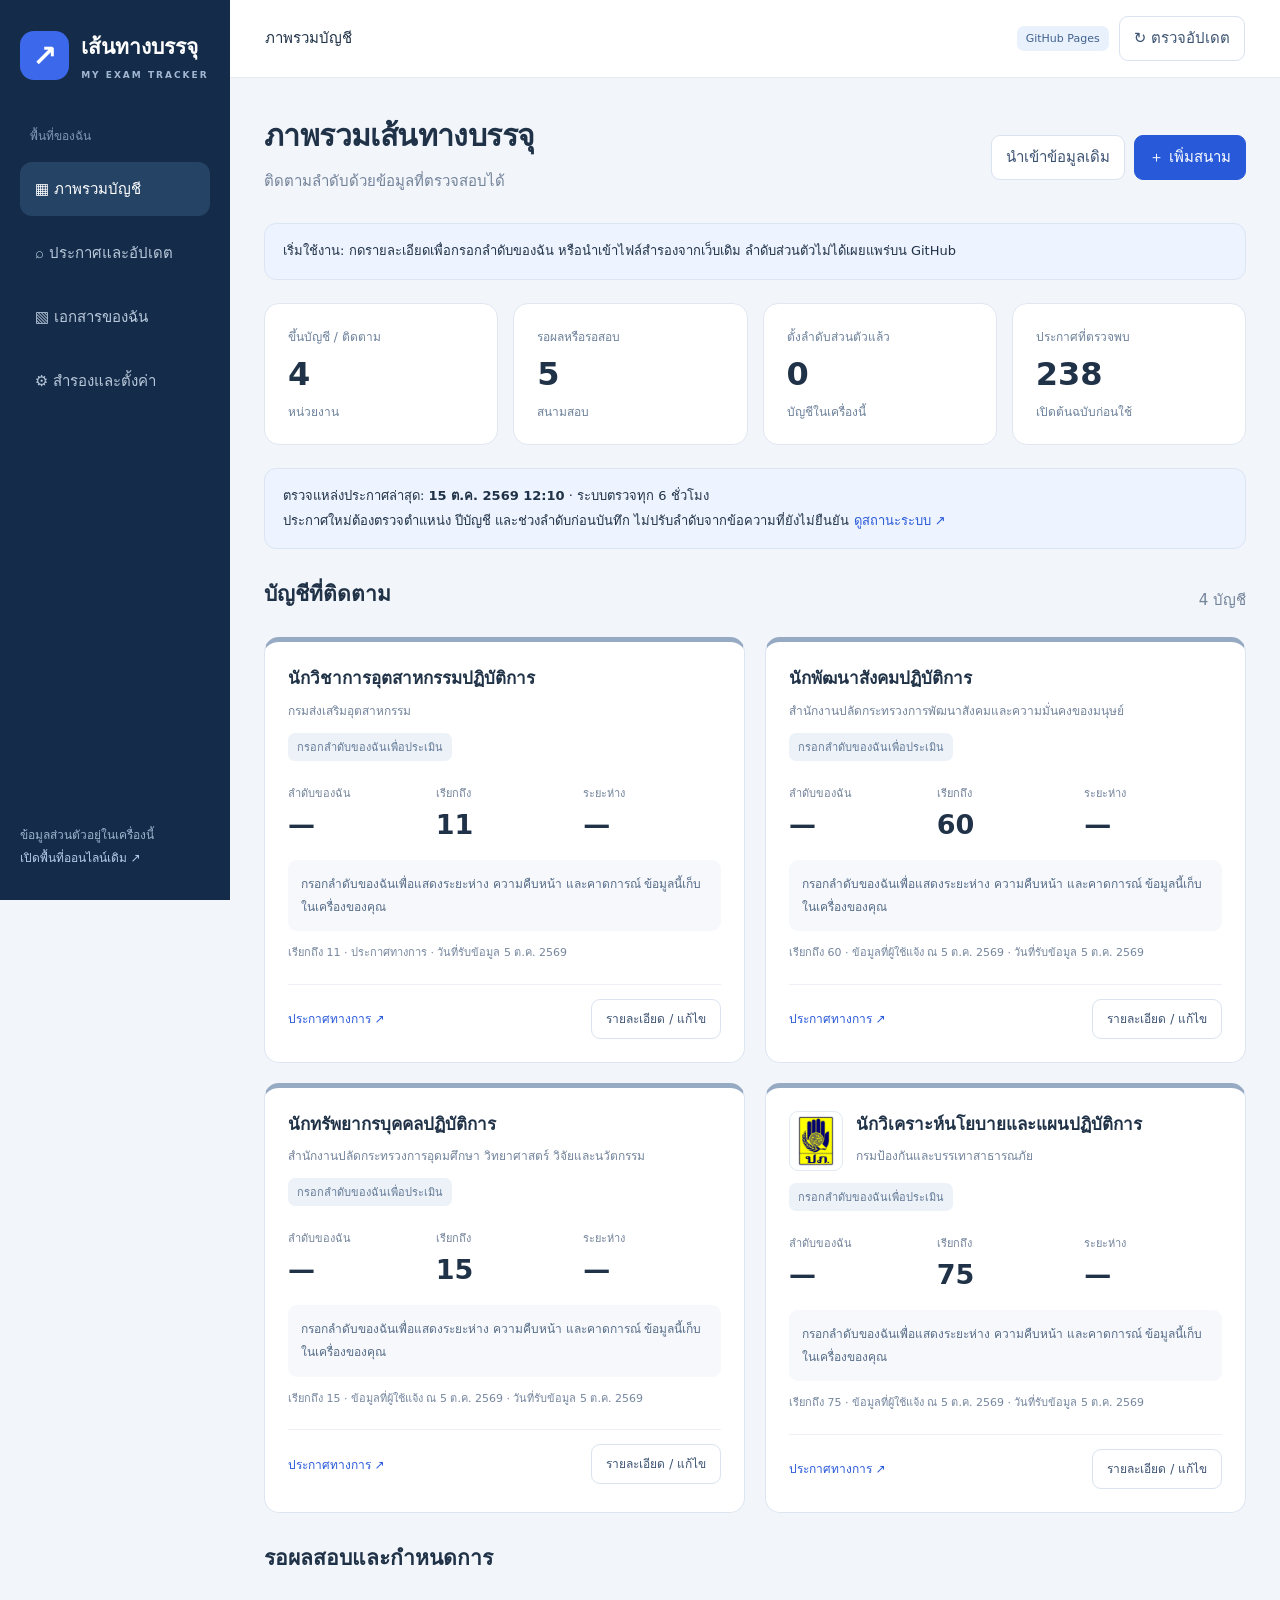
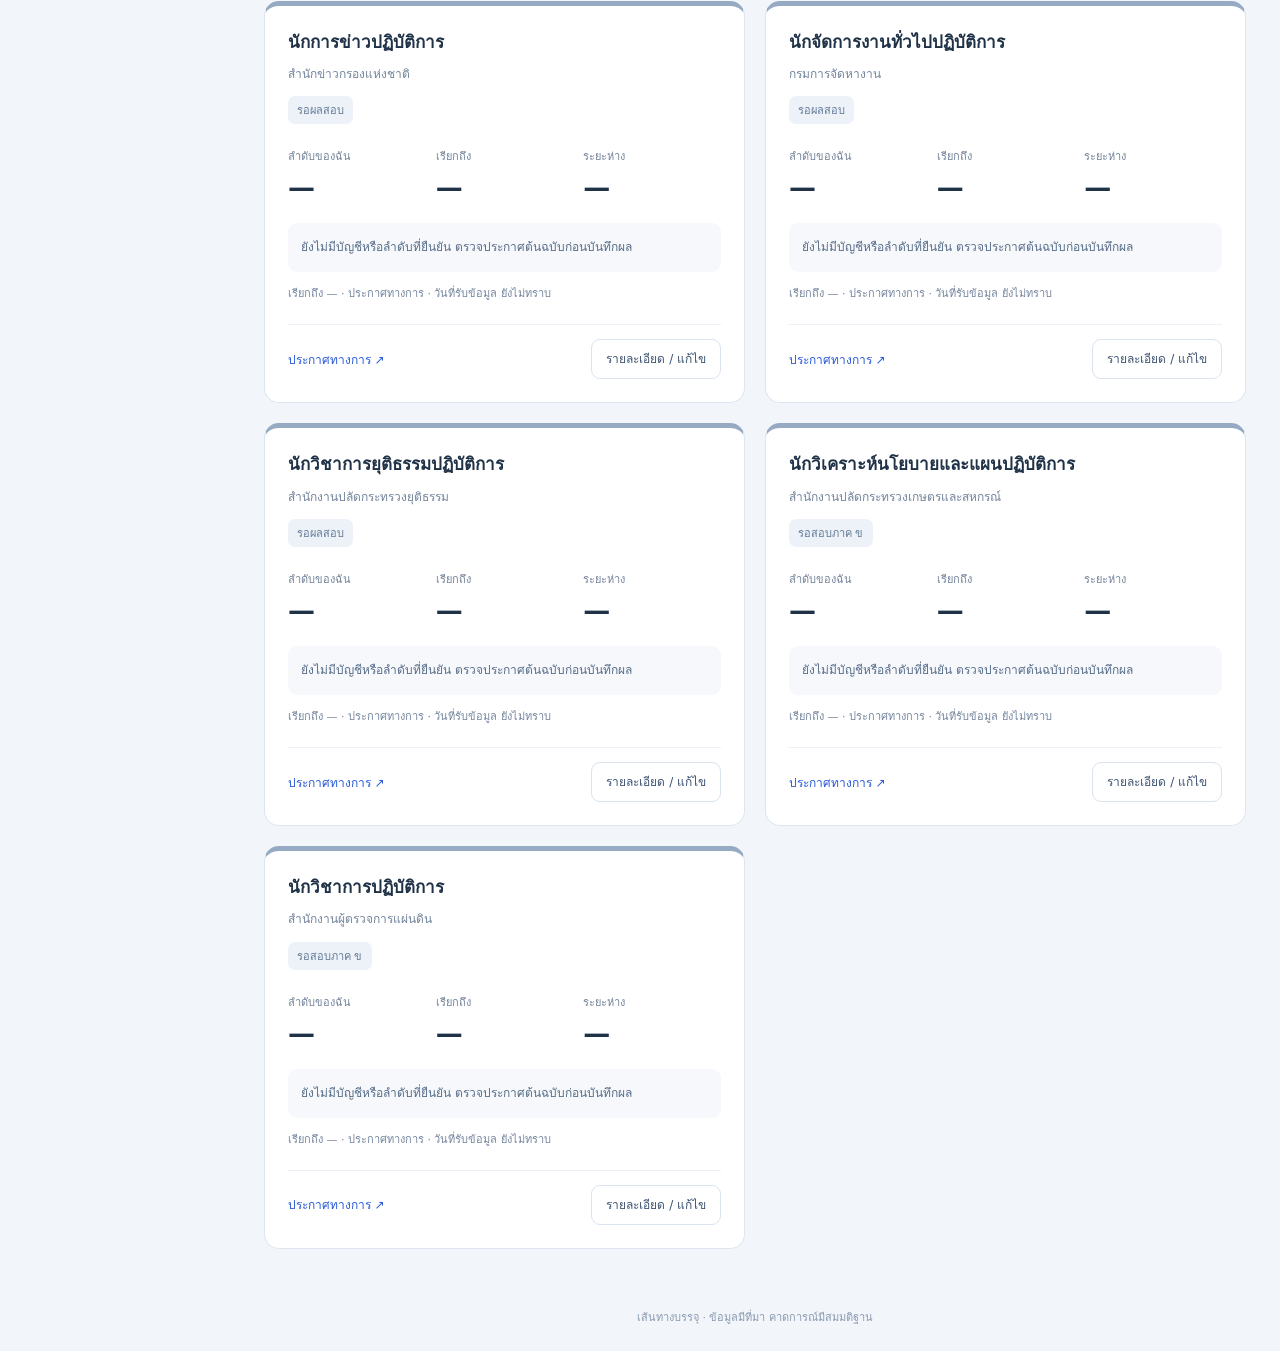
==== public/index.html @ 4b3d6a25 "Publish private-in-browser exam tracker with scheduled official announcements" ====
<!doctype html><html lang="th"><head><meta charset="utf-8"><meta name="viewport" content="width=device-width, initial-scale=1"><meta name="theme-color" content="#153151"><meta name="description" content="ติดตามบัญชีสอบ ลำดับเรียก อายุบัญชี และประกาศจากหน่วยงานทางการ"><title>เส้นทางบรรจุ · บัญชีสอบของฉัน</title><link rel="icon" href="assets/ddpm.png"><link rel="stylesheet" href="style.css"><script src="core.js" defer></script><script src="app.js" defer></script></head><body>
<aside><a class="brand" href="#dashboard"><span>↗</span><div>เส้นทางบรรจุ<small>MY EXAM TRACKER</small></div></a><p class="nav-label">พื้นที่ของฉัน</p><nav aria-label="เมนูหลัก"><button data-view="dashboard" class="active">▦ ภาพรวมบัญชี</button><button data-view="news">⌕ ประกาศและอัปเดต</button><button data-view="documents">▧ เอกสารของฉัน</button><button data-view="settings">⚙ สำรองและตั้งค่า</button></nav><div class="sidebar-note">ข้อมูลส่วนตัวอยู่ในเครื่องนี้<br><a href="https://exam-path-personal-2026-r.rat-creative1.chatgpt.site/tracker/" target="_blank" rel="noopener">เปิดพื้นที่ออนไลน์เดิม ↗</a></div></aside>
<div class="workspace"><header><span id="breadcrumb">ภาพรวมบัญชี</span><div><span class="tag">GitHub Pages</span><button class="btn" id="refresh">↻ ตรวจอัปเดต</button></div></header><main id="main" aria-live="polite"><div class="panel">กำลังเปิดข้อมูล…</div></main><footer>เส้นทางบรรจุ · ข้อมูลมีที่มา คาดการณ์มีสมมติฐาน</footer></div>
<dialog id="modal"><div class="dialog-head"><h2 id="modal-title"></h2><button class="btn" id="close-modal" aria-label="ปิดหน้าต่าง">×</button></div><div id="modal-content"></div></dialog><div role="status" id="toast" hidden></div><input type="file" id="import-file" accept="application/json,.json" hidden>
</body></html>
---- public/style.css ----
:root{font-family:Tahoma,"Leelawadee UI",system-ui,sans-serif;color:#203247;background:#f2f5fa;font-size:15px;--navy:#142c49;--blue:#2859d9}*{box-sizing:border-box}body{margin:0}button,input,textarea,select{font:inherit}button,a{touch-action:manipulation}button{cursor:pointer}button:focus-visible,a:focus-visible,input:focus,textarea:focus,select:focus{outline:3px solid #789bff;outline-offset:3px}a{color:#2859d9;text-decoration:none}a:hover{text-decoration:underline}aside{width:230px;position:fixed;inset:0 auto 0 0;background:var(--navy);color:white;display:flex;flex-direction:column;padding:30px 20px;z-index:2}.brand{display:flex;align-items:center;gap:12px;color:white;font-size:21px;font-weight:bold}.brand>span{background:#3c69ec;border-radius:14px;padding:7px 12px;font-size:30px}.brand small{display:block;font-size:9px;letter-spacing:2px;color:#a4b7d2;margin-top:7px}.nav-label{color:#8198b6;margin:45px 10px 15px;font-size:12px}nav{display:grid;gap:10px}nav button{border:0;background:transparent;color:#b9c8db;text-align:left;padding:15px;border-radius:12px}nav button.active,nav button:hover{background:#254365;color:white}.sidebar-note{margin-top:auto;font-size:12px;color:#9eb3cd;line-height:1.9}.sidebar-note a{color:#baceef}.workspace{margin-left:230px}header{min-height:77px;background:white;display:flex;justify-content:space-between;align-items:center;padding:16px 35px;border-bottom:1px solid #e4eaf1;gap:10px}header>div{display:flex;gap:10px;align-items:center}.tag{background:#e9f1fd;color:#40628e;border-radius:7px;padding:6px 9px;font-size:11px}main{max-width:1500px;margin:auto;padding:34px}.page-title{display:flex;justify-content:space-between;align-items:center;gap:20px;margin-bottom:20px}h1{font-size:30px;margin:0 0 9px;letter-spacing:-.6px}h2{font-size:21px;margin:0 0 12px}h3{font-size:17px;margin:0 0 8px;line-height:1.6}p{line-height:1.85;margin:8px 0}.muted,small{color:#73839a}.btn{border:1px solid #dae3ef;background:white;color:#3c5271;border-radius:9px;padding:10px 14px;line-height:1.5}.btn:hover{background:#f0f4fc}.btn.primary{background:var(--blue);color:white;border-color:var(--blue)}.actions{display:flex;gap:9px;flex-wrap:wrap}.notice{border:1px solid #dbe5f3;background:#edf3ff;border-radius:12px;padding:15px 18px;margin:18px 0;font-size:13px;line-height:1.9}.notice.warn{background:#fff7df;border-color:#ead597;color:#70531c}.stats{display:grid;grid-template-columns:repeat(4,1fr);gap:15px;margin:23px 0}.stat,.panel{background:white;border:1px solid #e0e7f1;border-radius:15px;padding:23px}.stat strong{font-size:32px;display:block;margin:9px 0}.stat span{font-size:12px;color:#6c809a}.section-title{display:flex;align-items:center;justify-content:space-between;margin:28px 0 15px}.cards{display:grid;grid-template-columns:repeat(2,minmax(0,1fr));gap:20px}.card{background:white;border:1px solid #dde6f0;border-top:5px solid #97aac3;border-radius:15px;padding:23px;min-width:0}.card.possible{border-top-color:#21976a;background:linear-gradient(#f4fff9,white 32%)}.card.watch{border-top-color:#d9971c;background:linear-gradient(#fff9e7,white 32%)}.card.unlikely{border-top-color:#d75e62;background:linear-gradient(#fff4f4,white 32%)}.card-head{display:flex;gap:13px;align-items:flex-start}.logo{width:54px;height:60px;object-fit:contain;background:white;padding:4px;border:1px solid #e2e9f2;border-radius:9px}.initial{display:grid;place-items:center;background:#edf2fa;border-radius:10px;width:50px;height:50px;font-weight:bold}.card-head>div{flex:1}.agency{font-size:12px;color:#72839b;line-height:1.7}.pill{display:inline-block;padding:5px 9px;border-radius:7px;font-size:11px;background:#edf2f9;color:#637a96;margin:12px 0}.possible .pill{background:#e1f5ea;color:#23724d}.watch .pill{background:#fff1ca;color:#946113}.unlikely .pill{background:#ffe5e6;color:#a13c44}.metrics{display:grid;grid-template-columns:repeat(3,1fr);gap:10px;margin:10px 0 20px}.metrics strong{display:block;font-size:27px;margin-top:7px}.metrics small{font-size:11px}.progress{height:7px;border-radius:5px;background:#e5ecf6;overflow:hidden}.progress>i{height:100%;display:block;background:#4168dc}.progress-label{font-size:11px;color:#72839b;margin:8px 0 18px}.summary{font-size:12px;line-height:1.9;color:#566c87;background:#f6f8fc;border-radius:9px;padding:13px;margin:12px 0}.card-foot{display:flex;justify-content:space-between;align-items:center;gap:8px;margin-top:20px;padding-top:14px;border-top:1px solid #edf1f7;font-size:12px}.card-foot .btn{font-size:12px}.news-row{padding:17px 0;border-bottom:1px solid #edf0f6;line-height:1.8;overflow-wrap:anywhere}.news-row:last-child{border:0}.news-meta{font-size:11px;color:#75869e}.source-status{display:grid;grid-template-columns:repeat(2,minmax(0,1fr));gap:15px}.ok{color:#19825b}.bad{color:#b25137}.form-grid{display:grid;grid-template-columns:1fr 1fr;gap:16px}label{display:grid;gap:8px;font-size:13px}input,select,textarea{padding:11px;border:1px solid #cdd8e6;border-radius:8px;background:white;width:100%;color:#253e5c}textarea{min-height:100px;resize:vertical}.full{grid-column:1/-1}dialog{border:1px solid #d6dfeb;border-radius:17px;width:min(750px,94vw);padding:25px;max-height:90vh}dialog::backdrop{background:#10213c99}.dialog-head{display:flex;align-items:center;justify-content:space-between;gap:15px;margin-bottom:20px}dialog .panel{padding:17px;margin:15px 0}.error{color:#b43140;margin:10px 0;font-size:13px}.forecast-grid{display:grid;grid-template-columns:repeat(3,1fr);gap:10px;margin:15px 0}.forecast-grid>div{background:#f1f5fb;border-radius:9px;padding:14px}.forecast-grid strong{display:block;font-size:26px;margin:8px 0}table{border-collapse:collapse;width:100%;font-size:12px}th,td{text-align:left;border-bottom:1px solid #e6ecf5;padding:11px 5px;line-height:1.8}footer{text-align:center;padding:25px;color:#8a9bb0;font-size:11px}#toast{position:fixed;bottom:25px;right:25px;max-width:90vw;background:#162d49;color:white;padding:15px 22px;border-radius:11px;z-index:5}.empty{padding:30px;text-align:center;color:#74869d}.document-list .actions{margin-top:10px}.storage-warning{color:#aa4a24;font-weight:bold}.mobile-only{display:none}@media(min-width:1400px){.cards{grid-template-columns:repeat(3,minmax(0,1fr))}}@media(max-width:1000px){aside{width:195px;padding:24px 15px}.workspace{margin-left:195px}.cards{grid-template-columns:1fr}main{padding:25px}.stats{grid-template-columns:repeat(2,1fr)}}@media(max-width:650px){aside{position:static;width:100%;padding:18px}.brand{font-size:19px}.brand>span{font-size:24px}.nav-label,.sidebar-note{display:none}nav{grid-template-columns:repeat(4,1fr);gap:4px;margin-top:15px}nav button{padding:11px 4px;text-align:center;font-size:11px}.workspace{margin:0}header{padding:12px 16px;min-height:65px;font-size:12px}header .tag{display:none}main{padding:20px 15px}h1{font-size:25px}.page-title{align-items:flex-start}.page-title>.actions{flex-direction:column}.stat{padding:17px}.stat strong{font-size:26px}.card{padding:18px}.source-status{grid-template-columns:1fr}.form-grid{grid-template-columns:1fr}.full{grid-column:auto}dialog{padding:18px}.forecast-grid{gap:5px}.forecast-grid>div{padding:10px}.forecast-grid strong{font-size:21px}.metrics strong{font-size:25px}}
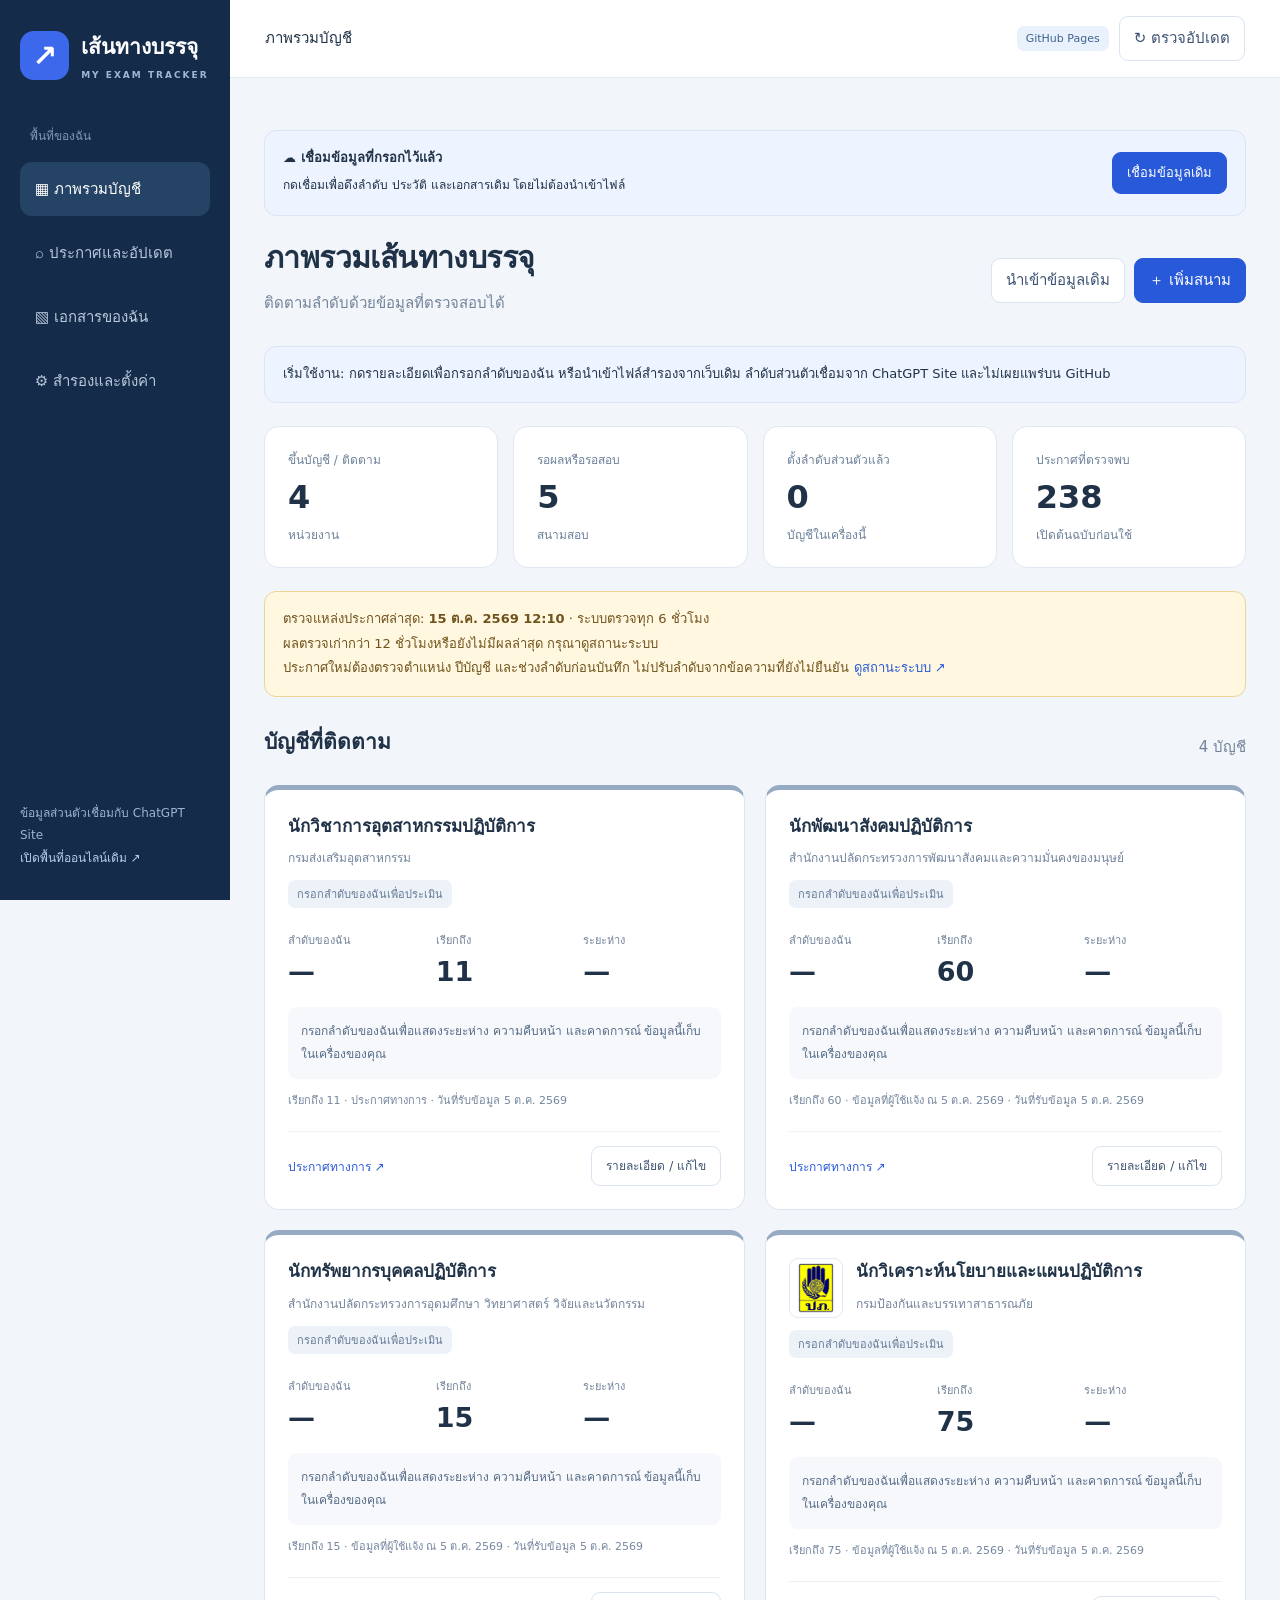
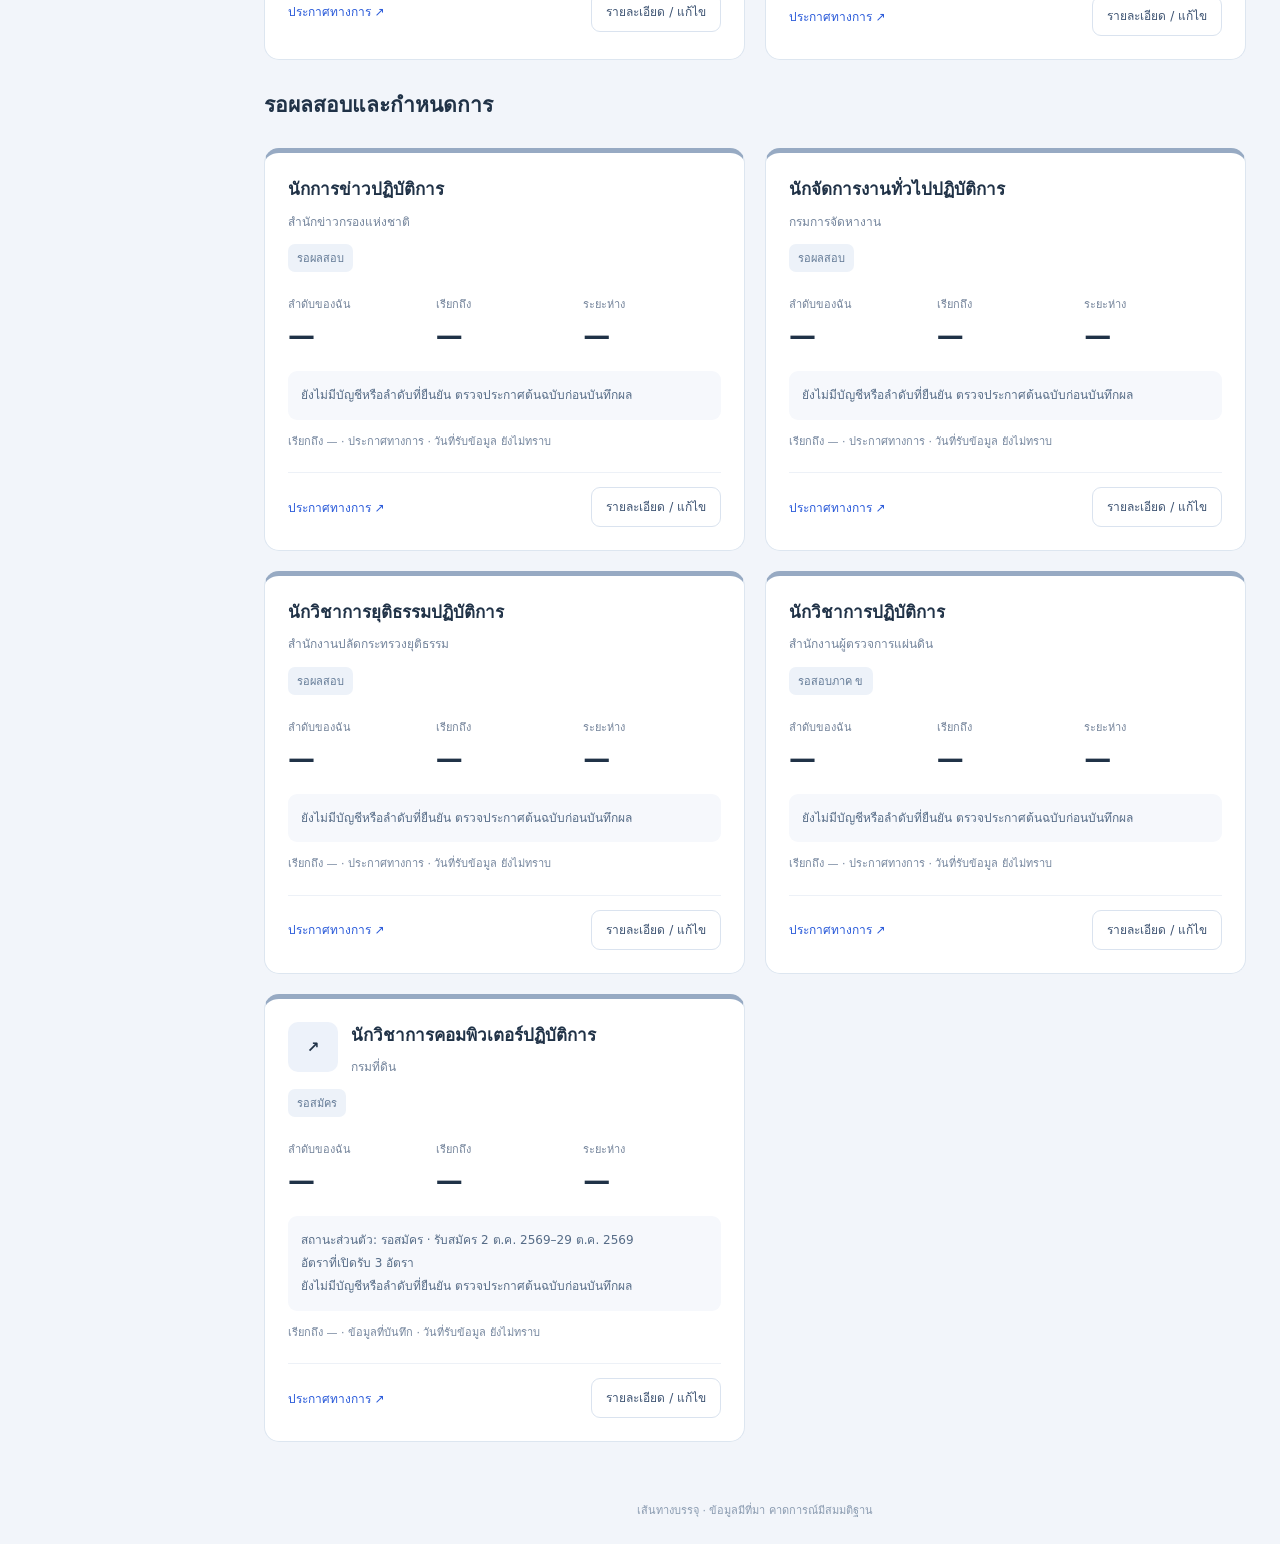
==== commit 2c730307: "Connect Pages to authenticated Site data, preserve history, and update tracked exams" ====
--- a/public/index.html
+++ b/public/index.html
@@ -1,5 +1,5 @@
-<!doctype html><html lang="th"><head><meta charset="utf-8"><meta name="viewport" content="width=device-width, initial-scale=1"><meta name="theme-color" content="#153151"><meta name="description" content="ติดตามบัญชีสอบ ลำดับเรียก อายุบัญชี และประกาศจากหน่วยงานทางการ"><title>เส้นทางบรรจุ · บัญชีสอบของฉัน</title><link rel="icon" href="assets/ddpm.png"><link rel="stylesheet" href="style.css"><script src="core.js" defer></script><script src="app.js" defer></script></head><body>
-<aside><a class="brand" href="#dashboard"><span>↗</span><div>เส้นทางบรรจุ<small>MY EXAM TRACKER</small></div></a><p class="nav-label">พื้นที่ของฉัน</p><nav aria-label="เมนูหลัก"><button data-view="dashboard" class="active">▦ ภาพรวมบัญชี</button><button data-view="news">⌕ ประกาศและอัปเดต</button><button data-view="documents">▧ เอกสารของฉัน</button><button data-view="settings">⚙ สำรองและตั้งค่า</button></nav><div class="sidebar-note">ข้อมูลส่วนตัวอยู่ในเครื่องนี้<br><a href="https://exam-path-personal-2026-r.rat-creative1.chatgpt.site/tracker/" target="_blank" rel="noopener">เปิดพื้นที่ออนไลน์เดิม ↗</a></div></aside>
+<!doctype html><html lang="th"><head><meta charset="utf-8"><meta name="viewport" content="width=device-width, initial-scale=1"><meta name="theme-color" content="#153151"><meta name="description" content="ติดตามบัญชีสอบ ลำดับเรียก อายุบัญชี และประกาศจากหน่วยงานทางการ"><title>เส้นทางบรรจุ · บัญชีสอบของฉัน</title><link rel="icon" href="assets/ddpm.png"><link rel="stylesheet" href="style.css"><script src="core.js" defer></script><script src="cloud-sync.js" defer></script><script src="cloud-ui.js" defer></script><script src="app.js" defer></script></head><body>
+<aside><a class="brand" href="#dashboard"><span>↗</span><div>เส้นทางบรรจุ<small>MY EXAM TRACKER</small></div></a><p class="nav-label">พื้นที่ของฉัน</p><nav aria-label="เมนูหลัก"><button data-view="dashboard" class="active">▦ ภาพรวมบัญชี</button><button data-view="news">⌕ ประกาศและอัปเดต</button><button data-view="documents">▧ เอกสารของฉัน</button><button data-view="settings">⚙ สำรองและตั้งค่า</button></nav><div class="sidebar-note">ข้อมูลส่วนตัวเชื่อมกับ ChatGPT Site<br><a href="https://exam-path-personal-2026-r.rat-creative1.chatgpt.site/tracker/" target="_blank" rel="noopener">เปิดพื้นที่ออนไลน์เดิม ↗</a></div></aside>
 <div class="workspace"><header><span id="breadcrumb">ภาพรวมบัญชี</span><div><span class="tag">GitHub Pages</span><button class="btn" id="refresh">↻ ตรวจอัปเดต</button></div></header><main id="main" aria-live="polite"><div class="panel">กำลังเปิดข้อมูล…</div></main><footer>เส้นทางบรรจุ · ข้อมูลมีที่มา คาดการณ์มีสมมติฐาน</footer></div>
 <dialog id="modal"><div class="dialog-head"><h2 id="modal-title"></h2><button class="btn" id="close-modal" aria-label="ปิดหน้าต่าง">×</button></div><div id="modal-content"></div></dialog><div role="status" id="toast" hidden></div><input type="file" id="import-file" accept="application/json,.json" hidden>
 </body></html>
--- a/public/style.css
+++ b/public/style.css
@@ -1 +1,3 @@
 :root{font-family:Tahoma,"Leelawadee UI",system-ui,sans-serif;color:#203247;background:#f2f5fa;font-size:15px;--navy:#142c49;--blue:#2859d9}*{box-sizing:border-box}body{margin:0}button,input,textarea,select{font:inherit}button,a{touch-action:manipulation}button{cursor:pointer}button:focus-visible,a:focus-visible,input:focus,textarea:focus,select:focus{outline:3px solid #789bff;outline-offset:3px}a{color:#2859d9;text-decoration:none}a:hover{text-decoration:underline}aside{width:230px;position:fixed;inset:0 auto 0 0;background:var(--navy);color:white;display:flex;flex-direction:column;padding:30px 20px;z-index:2}.brand{display:flex;align-items:center;gap:12px;color:white;font-size:21px;font-weight:bold}.brand>span{background:#3c69ec;border-radius:14px;padding:7px 12px;font-size:30px}.brand small{display:block;font-size:9px;letter-spacing:2px;color:#a4b7d2;margin-top:7px}.nav-label{color:#8198b6;margin:45px 10px 15px;font-size:12px}nav{display:grid;gap:10px}nav button{border:0;background:transparent;color:#b9c8db;text-align:left;padding:15px;border-radius:12px}nav button.active,nav button:hover{background:#254365;color:white}.sidebar-note{margin-top:auto;font-size:12px;color:#9eb3cd;line-height:1.9}.sidebar-note a{color:#baceef}.workspace{margin-left:230px}header{min-height:77px;background:white;display:flex;justify-content:space-between;align-items:center;padding:16px 35px;border-bottom:1px solid #e4eaf1;gap:10px}header>div{display:flex;gap:10px;align-items:center}.tag{background:#e9f1fd;color:#40628e;border-radius:7px;padding:6px 9px;font-size:11px}main{max-width:1500px;margin:auto;padding:34px}.page-title{display:flex;justify-content:space-between;align-items:center;gap:20px;margin-bottom:20px}h1{font-size:30px;margin:0 0 9px;letter-spacing:-.6px}h2{font-size:21px;margin:0 0 12px}h3{font-size:17px;margin:0 0 8px;line-height:1.6}p{line-height:1.85;margin:8px 0}.muted,small{color:#73839a}.btn{border:1px solid #dae3ef;background:white;color:#3c5271;border-radius:9px;padding:10px 14px;line-height:1.5}.btn:hover{background:#f0f4fc}.btn.primary{background:var(--blue);color:white;border-color:var(--blue)}.actions{display:flex;gap:9px;flex-wrap:wrap}.notice{border:1px solid #dbe5f3;background:#edf3ff;border-radius:12px;padding:15px 18px;margin:18px 0;font-size:13px;line-height:1.9}.notice.warn{background:#fff7df;border-color:#ead597;color:#70531c}.stats{display:grid;grid-template-columns:repeat(4,1fr);gap:15px;margin:23px 0}.stat,.panel{background:white;border:1px solid #e0e7f1;border-radius:15px;padding:23px}.stat strong{font-size:32px;display:block;margin:9px 0}.stat span{font-size:12px;color:#6c809a}.section-title{display:flex;align-items:center;justify-content:space-between;margin:28px 0 15px}.cards{display:grid;grid-template-columns:repeat(2,minmax(0,1fr));gap:20px}.card{background:white;border:1px solid #dde6f0;border-top:5px solid #97aac3;border-radius:15px;padding:23px;min-width:0}.card.possible{border-top-color:#21976a;background:linear-gradient(#f4fff9,white 32%)}.card.watch{border-top-color:#d9971c;background:linear-gradient(#fff9e7,white 32%)}.card.unlikely{border-top-color:#d75e62;background:linear-gradient(#fff4f4,white 32%)}.card-head{display:flex;gap:13px;align-items:flex-start}.logo{width:54px;height:60px;object-fit:contain;background:white;padding:4px;border:1px solid #e2e9f2;border-radius:9px}.initial{display:grid;place-items:center;background:#edf2fa;border-radius:10px;width:50px;height:50px;font-weight:bold}.card-head>div{flex:1}.agency{font-size:12px;color:#72839b;line-height:1.7}.pill{display:inline-block;padding:5px 9px;border-radius:7px;font-size:11px;background:#edf2f9;color:#637a96;margin:12px 0}.possible .pill{background:#e1f5ea;color:#23724d}.watch .pill{background:#fff1ca;color:#946113}.unlikely .pill{background:#ffe5e6;color:#a13c44}.metrics{display:grid;grid-template-columns:repeat(3,1fr);gap:10px;margin:10px 0 20px}.metrics strong{display:block;font-size:27px;margin-top:7px}.metrics small{font-size:11px}.progress{height:7px;border-radius:5px;background:#e5ecf6;overflow:hidden}.progress>i{height:100%;display:block;background:#4168dc}.progress-label{font-size:11px;color:#72839b;margin:8px 0 18px}.summary{font-size:12px;line-height:1.9;color:#566c87;background:#f6f8fc;border-radius:9px;padding:13px;margin:12px 0}.card-foot{display:flex;justify-content:space-between;align-items:center;gap:8px;margin-top:20px;padding-top:14px;border-top:1px solid #edf1f7;font-size:12px}.card-foot .btn{font-size:12px}.news-row{padding:17px 0;border-bottom:1px solid #edf0f6;line-height:1.8;overflow-wrap:anywhere}.news-row:last-child{border:0}.news-meta{font-size:11px;color:#75869e}.source-status{display:grid;grid-template-columns:repeat(2,minmax(0,1fr));gap:15px}.ok{color:#19825b}.bad{color:#b25137}.form-grid{display:grid;grid-template-columns:1fr 1fr;gap:16px}label{display:grid;gap:8px;font-size:13px}input,select,textarea{padding:11px;border:1px solid #cdd8e6;border-radius:8px;background:white;width:100%;color:#253e5c}textarea{min-height:100px;resize:vertical}.full{grid-column:1/-1}dialog{border:1px solid #d6dfeb;border-radius:17px;width:min(750px,94vw);padding:25px;max-height:90vh}dialog::backdrop{background:#10213c99}.dialog-head{display:flex;align-items:center;justify-content:space-between;gap:15px;margin-bottom:20px}dialog .panel{padding:17px;margin:15px 0}.error{color:#b43140;margin:10px 0;font-size:13px}.forecast-grid{display:grid;grid-template-columns:repeat(3,1fr);gap:10px;margin:15px 0}.forecast-grid>div{background:#f1f5fb;border-radius:9px;padding:14px}.forecast-grid strong{display:block;font-size:26px;margin:8px 0}table{border-collapse:collapse;width:100%;font-size:12px}th,td{text-align:left;border-bottom:1px solid #e6ecf5;padding:11px 5px;line-height:1.8}footer{text-align:center;padding:25px;color:#8a9bb0;font-size:11px}#toast{position:fixed;bottom:25px;right:25px;max-width:90vw;background:#162d49;color:white;padding:15px 22px;border-radius:11px;z-index:5}.empty{padding:30px;text-align:center;color:#74869d}.document-list .actions{margin-top:10px}.storage-warning{color:#aa4a24;font-weight:bold}.mobile-only{display:none}@media(min-width:1400px){.cards{grid-template-columns:repeat(3,minmax(0,1fr))}}@media(max-width:1000px){aside{width:195px;padding:24px 15px}.workspace{margin-left:195px}.cards{grid-template-columns:1fr}main{padding:25px}.stats{grid-template-columns:repeat(2,1fr)}}@media(max-width:650px){aside{position:static;width:100%;padding:18px}.brand{font-size:19px}.brand>span{font-size:24px}.nav-label,.sidebar-note{display:none}nav{grid-template-columns:repeat(4,1fr);gap:4px;margin-top:15px}nav button{padding:11px 4px;text-align:center;font-size:11px}.workspace{margin:0}header{padding:12px 16px;min-height:65px;font-size:12px}header .tag{display:none}main{padding:20px 15px}h1{font-size:25px}.page-title{align-items:flex-start}.page-title>.actions{flex-direction:column}.stat{padding:17px}.stat strong{font-size:26px}.card{padding:18px}.source-status{grid-template-columns:1fr}.form-grid{grid-template-columns:1fr}.full{grid-column:auto}dialog{padding:18px}.forecast-grid{gap:5px}.forecast-grid>div{padding:10px}.forecast-grid strong{font-size:21px}.metrics strong{font-size:25px}}
+
+.cloud-sync{display:flex;justify-content:space-between;align-items:center;gap:20px}.cloud-sync p{margin:4px 0;font-size:12px}.cloud-sync>.btn{flex-shrink:0}.date-grid{display:grid;grid-template-columns:1fr 1fr;gap:15px}.date-grid b{display:block;margin:7px 0}.date-grid a{font-size:11px}.low-priority{margin-top:45px;border-top:2px dashed #dfb2b5;padding-top:5px}.sync-frame{display:none}@media(max-width:650px){.cloud-sync{align-items:flex-start;flex-direction:column}.date-grid{grid-template-columns:1fr}}
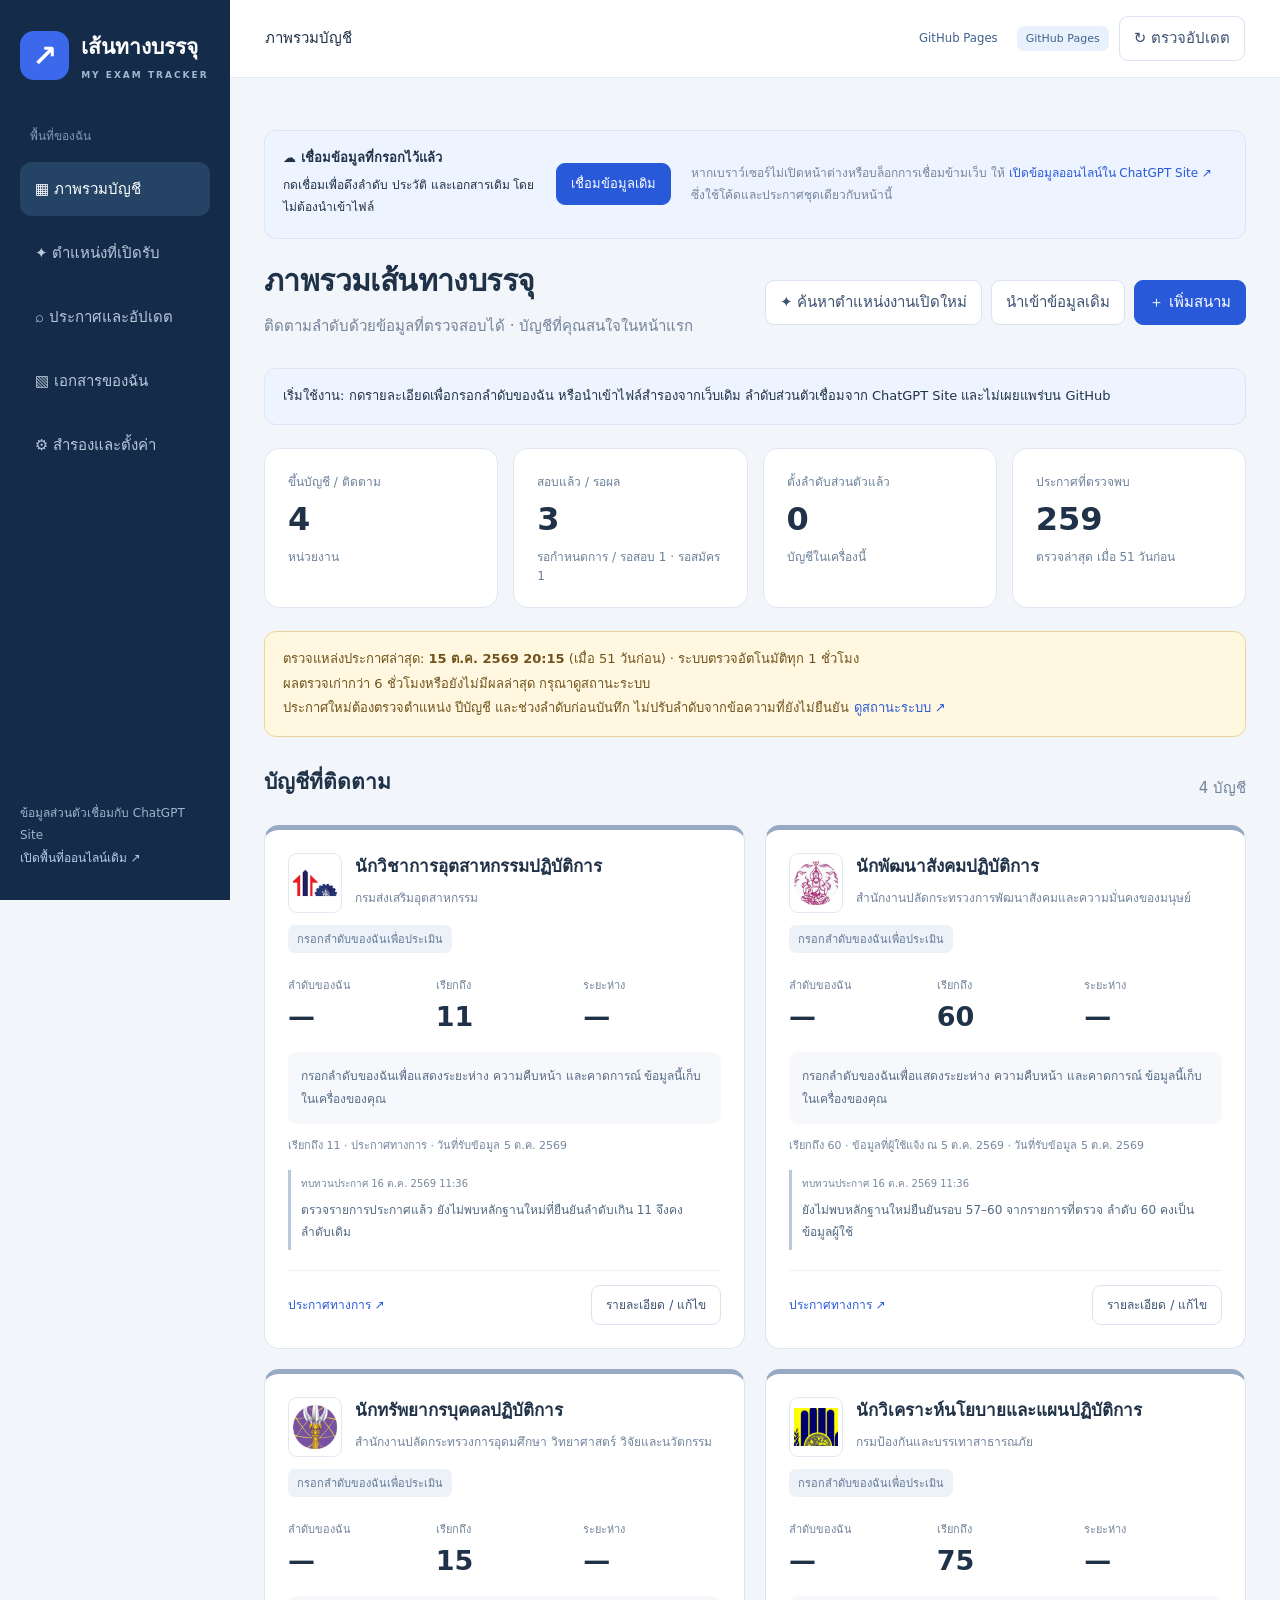
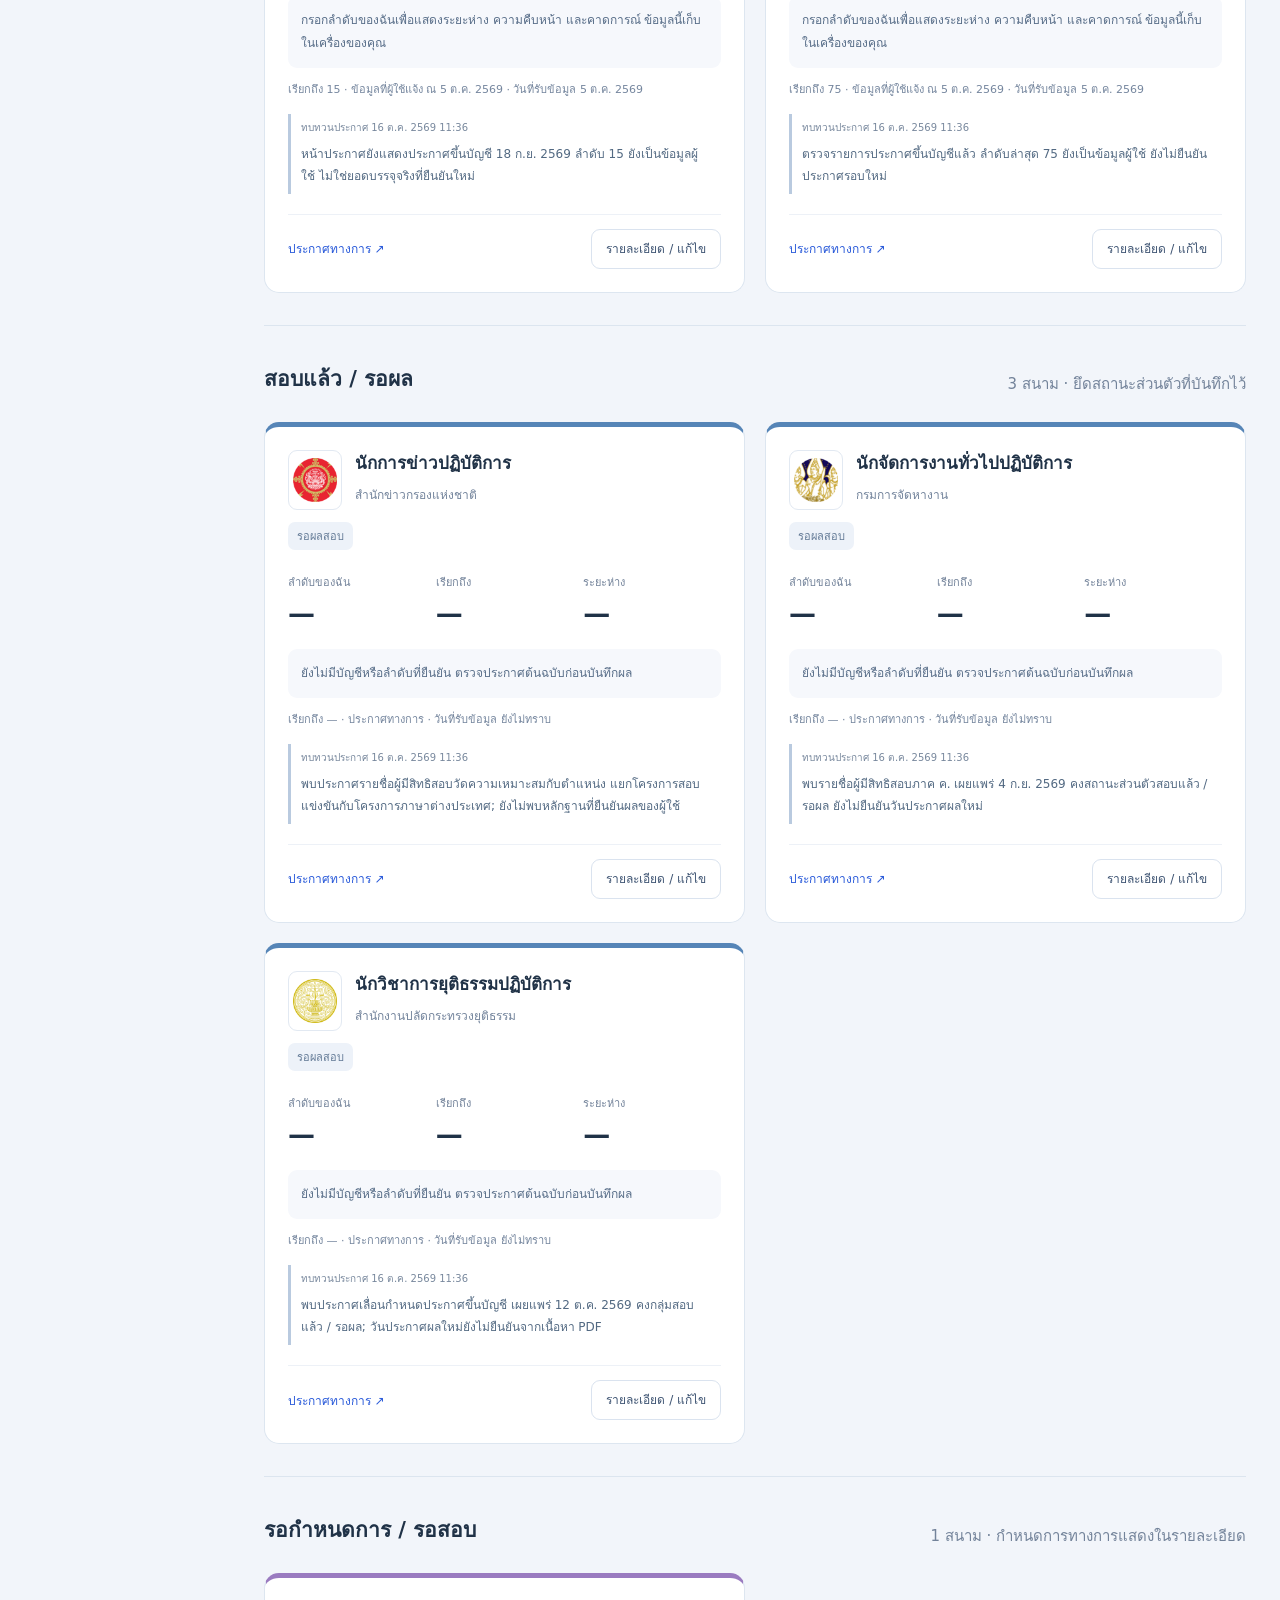
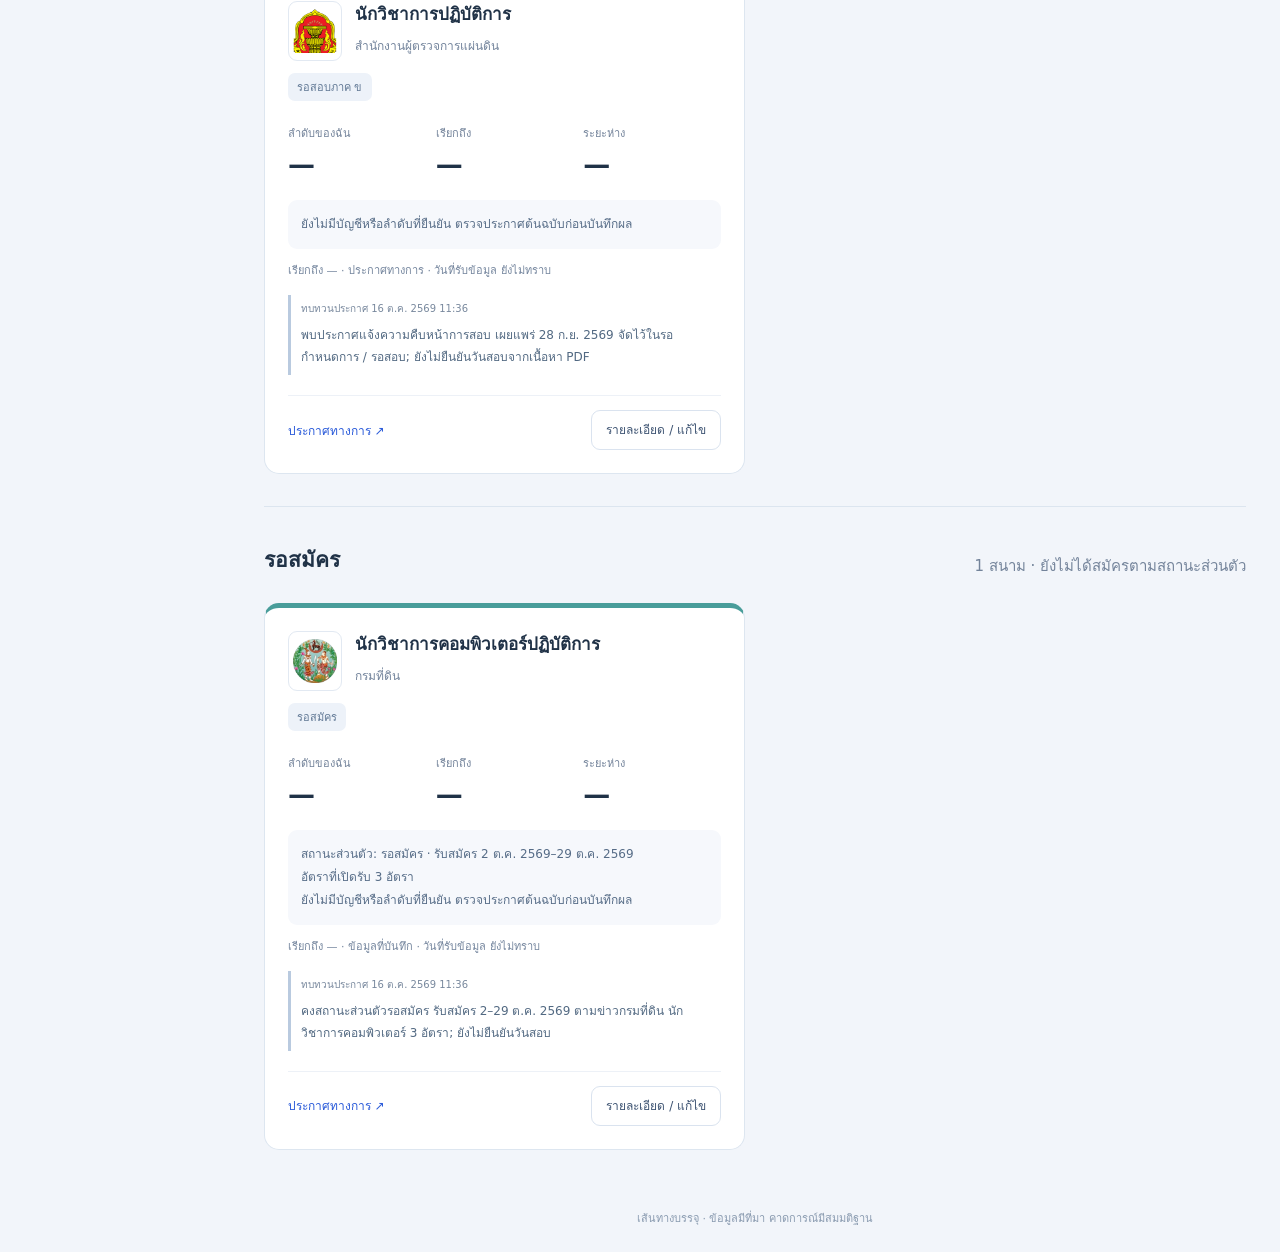
==== commit 50c0f47f: "feat: pure emblems, openings catalog, 1h polling, and LINE OA daily digest" ====
--- a/public/index.html
+++ b/public/index.html
@@ -1,5 +1,5 @@
 <!doctype html><html lang="th"><head><meta charset="utf-8"><meta name="viewport" content="width=device-width, initial-scale=1"><meta name="theme-color" content="#153151"><meta name="description" content="ติดตามบัญชีสอบ ลำดับเรียก อายุบัญชี และประกาศจากหน่วยงานทางการ"><title>เส้นทางบรรจุ · บัญชีสอบของฉัน</title><link rel="icon" href="assets/ddpm.png"><link rel="stylesheet" href="style.css"><script src="core.js" defer></script><script src="cloud-sync.js" defer></script><script src="cloud-ui.js" defer></script><script src="app.js" defer></script></head><body>
-<aside><a class="brand" href="#dashboard"><span>↗</span><div>เส้นทางบรรจุ<small>MY EXAM TRACKER</small></div></a><p class="nav-label">พื้นที่ของฉัน</p><nav aria-label="เมนูหลัก"><button data-view="dashboard" class="active">▦ ภาพรวมบัญชี</button><button data-view="news">⌕ ประกาศและอัปเดต</button><button data-view="documents">▧ เอกสารของฉัน</button><button data-view="settings">⚙ สำรองและตั้งค่า</button></nav><div class="sidebar-note">ข้อมูลส่วนตัวเชื่อมกับ ChatGPT Site<br><a href="https://exam-path-personal-2026-r.rat-creative1.chatgpt.site/tracker/" target="_blank" rel="noopener">เปิดพื้นที่ออนไลน์เดิม ↗</a></div></aside>
-<div class="workspace"><header><span id="breadcrumb">ภาพรวมบัญชี</span><div><span class="tag">GitHub Pages</span><button class="btn" id="refresh">↻ ตรวจอัปเดต</button></div></header><main id="main" aria-live="polite"><div class="panel">กำลังเปิดข้อมูล…</div></main><footer>เส้นทางบรรจุ · ข้อมูลมีที่มา คาดการณ์มีสมมติฐาน</footer></div>
+<aside><a class="brand" href="#dashboard"><span>↗</span><div>เส้นทางบรรจุ<small>MY EXAM TRACKER</small></div></a><p class="nav-label">พื้นที่ของฉัน</p><nav aria-label="เมนูหลัก"><button data-view="dashboard" class="active">▦ ภาพรวมบัญชี</button><button data-view="openings">✦ ตำแหน่งที่เปิดรับ</button><button data-view="news">⌕ ประกาศและอัปเดต</button><button data-view="documents">▧ เอกสารของฉัน</button><button data-view="settings">⚙ สำรองและตั้งค่า</button></nav><div class="sidebar-note">ข้อมูลส่วนตัวเชื่อมกับ ChatGPT Site<br><a href="https://exam-path-personal-2026-r.rat-creative1.chatgpt.site/tracker/" target="_blank" rel="noopener">เปิดพื้นที่ออนไลน์เดิม ↗</a></div></aside>
+<div class="workspace"><header><span id="breadcrumb">ภาพรวมบัญชี</span><div><span id="last-pulled-time" class="tag" style="font-size:0.78rem;background:var(--card);border:1px solid var(--border)">ดึงข้อมูลล่าสุด: เมื่อสักครู่</span><span class="tag">GitHub Pages</span><button class="btn" id="refresh">↻ ตรวจอัปเดต</button></div></header><main id="main" aria-live="polite"><div class="panel">กำลังเปิดข้อมูล…</div></main><footer>เส้นทางบรรจุ · ข้อมูลมีที่มา คาดการณ์มีสมมติฐาน</footer></div>
 <dialog id="modal"><div class="dialog-head"><h2 id="modal-title"></h2><button class="btn" id="close-modal" aria-label="ปิดหน้าต่าง">×</button></div><div id="modal-content"></div></dialog><div role="status" id="toast" hidden></div><input type="file" id="import-file" accept="application/json,.json" hidden>
 </body></html>
--- a/public/style.css
+++ b/public/style.css
@@ -1,3 +1,30 @@
 :root{font-family:Tahoma,"Leelawadee UI",system-ui,sans-serif;color:#203247;background:#f2f5fa;font-size:15px;--navy:#142c49;--blue:#2859d9}*{box-sizing:border-box}body{margin:0}button,input,textarea,select{font:inherit}button,a{touch-action:manipulation}button{cursor:pointer}button:focus-visible,a:focus-visible,input:focus,textarea:focus,select:focus{outline:3px solid #789bff;outline-offset:3px}a{color:#2859d9;text-decoration:none}a:hover{text-decoration:underline}aside{width:230px;position:fixed;inset:0 auto 0 0;background:var(--navy);color:white;display:flex;flex-direction:column;padding:30px 20px;z-index:2}.brand{display:flex;align-items:center;gap:12px;color:white;font-size:21px;font-weight:bold}.brand>span{background:#3c69ec;border-radius:14px;padding:7px 12px;font-size:30px}.brand small{display:block;font-size:9px;letter-spacing:2px;color:#a4b7d2;margin-top:7px}.nav-label{color:#8198b6;margin:45px 10px 15px;font-size:12px}nav{display:grid;gap:10px}nav button{border:0;background:transparent;color:#b9c8db;text-align:left;padding:15px;border-radius:12px}nav button.active,nav button:hover{background:#254365;color:white}.sidebar-note{margin-top:auto;font-size:12px;color:#9eb3cd;line-height:1.9}.sidebar-note a{color:#baceef}.workspace{margin-left:230px}header{min-height:77px;background:white;display:flex;justify-content:space-between;align-items:center;padding:16px 35px;border-bottom:1px solid #e4eaf1;gap:10px}header>div{display:flex;gap:10px;align-items:center}.tag{background:#e9f1fd;color:#40628e;border-radius:7px;padding:6px 9px;font-size:11px}main{max-width:1500px;margin:auto;padding:34px}.page-title{display:flex;justify-content:space-between;align-items:center;gap:20px;margin-bottom:20px}h1{font-size:30px;margin:0 0 9px;letter-spacing:-.6px}h2{font-size:21px;margin:0 0 12px}h3{font-size:17px;margin:0 0 8px;line-height:1.6}p{line-height:1.85;margin:8px 0}.muted,small{color:#73839a}.btn{border:1px solid #dae3ef;background:white;color:#3c5271;border-radius:9px;padding:10px 14px;line-height:1.5}.btn:hover{background:#f0f4fc}.btn.primary{background:var(--blue);color:white;border-color:var(--blue)}.actions{display:flex;gap:9px;flex-wrap:wrap}.notice{border:1px solid #dbe5f3;background:#edf3ff;border-radius:12px;padding:15px 18px;margin:18px 0;font-size:13px;line-height:1.9}.notice.warn{background:#fff7df;border-color:#ead597;color:#70531c}.stats{display:grid;grid-template-columns:repeat(4,1fr);gap:15px;margin:23px 0}.stat,.panel{background:white;border:1px solid #e0e7f1;border-radius:15px;padding:23px}.stat strong{font-size:32px;display:block;margin:9px 0}.stat span{font-size:12px;color:#6c809a}.section-title{display:flex;align-items:center;justify-content:space-between;margin:28px 0 15px}.cards{display:grid;grid-template-columns:repeat(2,minmax(0,1fr));gap:20px}.card{background:white;border:1px solid #dde6f0;border-top:5px solid #97aac3;border-radius:15px;padding:23px;min-width:0}.card.possible{border-top-color:#21976a;background:linear-gradient(#f4fff9,white 32%)}.card.watch{border-top-color:#d9971c;background:linear-gradient(#fff9e7,white 32%)}.card.unlikely{border-top-color:#d75e62;background:linear-gradient(#fff4f4,white 32%)}.card-head{display:flex;gap:13px;align-items:flex-start}.logo{width:54px;height:60px;object-fit:contain;background:white;padding:4px;border:1px solid #e2e9f2;border-radius:9px}.initial{display:grid;place-items:center;background:#edf2fa;border-radius:10px;width:50px;height:50px;font-weight:bold}.card-head>div{flex:1}.agency{font-size:12px;color:#72839b;line-height:1.7}.pill{display:inline-block;padding:5px 9px;border-radius:7px;font-size:11px;background:#edf2f9;color:#637a96;margin:12px 0}.possible .pill{background:#e1f5ea;color:#23724d}.watch .pill{background:#fff1ca;color:#946113}.unlikely .pill{background:#ffe5e6;color:#a13c44}.metrics{display:grid;grid-template-columns:repeat(3,1fr);gap:10px;margin:10px 0 20px}.metrics strong{display:block;font-size:27px;margin-top:7px}.metrics small{font-size:11px}.progress{height:7px;border-radius:5px;background:#e5ecf6;overflow:hidden}.progress>i{height:100%;display:block;background:#4168dc}.progress-label{font-size:11px;color:#72839b;margin:8px 0 18px}.summary{font-size:12px;line-height:1.9;color:#566c87;background:#f6f8fc;border-radius:9px;padding:13px;margin:12px 0}.card-foot{display:flex;justify-content:space-between;align-items:center;gap:8px;margin-top:20px;padding-top:14px;border-top:1px solid #edf1f7;font-size:12px}.card-foot .btn{font-size:12px}.news-row{padding:17px 0;border-bottom:1px solid #edf0f6;line-height:1.8;overflow-wrap:anywhere}.news-row:last-child{border:0}.news-meta{font-size:11px;color:#75869e}.source-status{display:grid;grid-template-columns:repeat(2,minmax(0,1fr));gap:15px}.ok{color:#19825b}.bad{color:#b25137}.form-grid{display:grid;grid-template-columns:1fr 1fr;gap:16px}label{display:grid;gap:8px;font-size:13px}input,select,textarea{padding:11px;border:1px solid #cdd8e6;border-radius:8px;background:white;width:100%;color:#253e5c}textarea{min-height:100px;resize:vertical}.full{grid-column:1/-1}dialog{border:1px solid #d6dfeb;border-radius:17px;width:min(750px,94vw);padding:25px;max-height:90vh}dialog::backdrop{background:#10213c99}.dialog-head{display:flex;align-items:center;justify-content:space-between;gap:15px;margin-bottom:20px}dialog .panel{padding:17px;margin:15px 0}.error{color:#b43140;margin:10px 0;font-size:13px}.forecast-grid{display:grid;grid-template-columns:repeat(3,1fr);gap:10px;margin:15px 0}.forecast-grid>div{background:#f1f5fb;border-radius:9px;padding:14px}.forecast-grid strong{display:block;font-size:26px;margin:8px 0}table{border-collapse:collapse;width:100%;font-size:12px}th,td{text-align:left;border-bottom:1px solid #e6ecf5;padding:11px 5px;line-height:1.8}footer{text-align:center;padding:25px;color:#8a9bb0;font-size:11px}#toast{position:fixed;bottom:25px;right:25px;max-width:90vw;background:#162d49;color:white;padding:15px 22px;border-radius:11px;z-index:5}.empty{padding:30px;text-align:center;color:#74869d}.document-list .actions{margin-top:10px}.storage-warning{color:#aa4a24;font-weight:bold}.mobile-only{display:none}@media(min-width:1400px){.cards{grid-template-columns:repeat(3,minmax(0,1fr))}}@media(max-width:1000px){aside{width:195px;padding:24px 15px}.workspace{margin-left:195px}.cards{grid-template-columns:1fr}main{padding:25px}.stats{grid-template-columns:repeat(2,1fr)}}@media(max-width:650px){aside{position:static;width:100%;padding:18px}.brand{font-size:19px}.brand>span{font-size:24px}.nav-label,.sidebar-note{display:none}nav{grid-template-columns:repeat(4,1fr);gap:4px;margin-top:15px}nav button{padding:11px 4px;text-align:center;font-size:11px}.workspace{margin:0}header{padding:12px 16px;min-height:65px;font-size:12px}header .tag{display:none}main{padding:20px 15px}h1{font-size:25px}.page-title{align-items:flex-start}.page-title>.actions{flex-direction:column}.stat{padding:17px}.stat strong{font-size:26px}.card{padding:18px}.source-status{grid-template-columns:1fr}.form-grid{grid-template-columns:1fr}.full{grid-column:auto}dialog{padding:18px}.forecast-grid{gap:5px}.forecast-grid>div{padding:10px}.forecast-grid strong{font-size:21px}.metrics strong{font-size:25px}}
 
 .cloud-sync{display:flex;justify-content:space-between;align-items:center;gap:20px}.cloud-sync p{margin:4px 0;font-size:12px}.cloud-sync>.btn{flex-shrink:0}.date-grid{display:grid;grid-template-columns:1fr 1fr;gap:15px}.date-grid b{display:block;margin:7px 0}.date-grid a{font-size:11px}.low-priority{margin-top:45px;border-top:2px dashed #dfb2b5;padding-top:5px}.sync-frame{display:none}@media(max-width:650px){.cloud-sync{align-items:flex-start;flex-direction:column}.date-grid{grid-template-columns:1fr}}
+
+.exam-stage{margin-top:32px;padding-top:8px;border-top:1px solid #dce5ef}.exam-stage[data-stage="completed"] .card{border-top-color:#5685b7}.exam-stage[data-stage="upcoming"] .card{border-top-color:#9a7bc0}.exam-stage[data-stage="application"] .card{border-top-color:#499d9a}.source-review{border-left:3px solid #b9cadf;padding:3px 10px;margin-top:14px;font-size:12px;line-height:1.8;color:#526982}.source-review small{color:#78889d}.source-review p{margin:4px 0}.section-title{flex-wrap:wrap}
+
+/* Openings View Styles */
+.filter-bar{background:white;border:1px solid #dde6f0;border-radius:15px;padding:20px;margin-bottom:24px;display:flex;flex-direction:column;gap:15px}
+.filter-row{display:flex;gap:12px;align-items:center;flex-wrap:wrap}
+.search-input{flex:1;min-width:240px;padding:12px 16px;border:1px solid #cdd8e6;border-radius:10px;font-size:14px}
+.filter-select{padding:11px 14px;border:1px solid #cdd8e6;border-radius:10px;background:white;color:#203247;font-size:13px}
+.filter-chips{display:flex;gap:8px;flex-wrap:wrap}
+.chip{border:1px solid #d5e0ee;background:#f3f7fd;color:#355377;padding:7px 14px;border-radius:20px;font-size:12px;font-weight:500;cursor:pointer;transition:all .15s}
+.chip:hover{background:#e2ecf9}
+.chip.active{background:#2859d9;color:white;border-color:#2859d9}
+.badge-group{display:flex;gap:6px;flex-wrap:wrap;margin:10px 0}
+.badge{display:inline-flex;align-items:center;padding:4px 9px;border-radius:6px;font-size:11px;font-weight:500}
+.badge-ocsc{background:#eaf2fe;color:#1c4ea0}
+.badge-nocsc{background:#edf7ed;color:#1e6b24}
+.badge-edu{background:#f4edf9;color:#5e2a86}
+.badge-family{background:#fdf2e9;color:#874205}
+.badge-open{background:#e1f5ea;color:#1d6b46;font-weight:bold}
+.badge-upcoming{background:#fef7e0;color:#8a5e00;font-weight:bold}
+.badge-closed{background:#f3f4f6;color:#5f6b7c}
+.opening-dates{background:#f7f9fd;border-radius:10px;padding:12px 14px;margin:12px 0;font-size:12px;line-height:1.8}
+.opening-dates strong{color:#142c49}
+.card.tracked{border-top-color:#2859d9}
+.btn.tracked{background:#e8f0fe;color:#1a4bb3;border-color:#bcd0f7;cursor:default}
+.fresh-pill{background:#dcf3e7;color:#13623f;padding:5px 12px;border-radius:20px;font-size:11px;font-weight:600;display:inline-flex;align-items:center;gap:6px}
+.fresh-pill::before{content:'';width:7px;height:7px;background:#1da463;border-radius:50%;display:inline-block}
